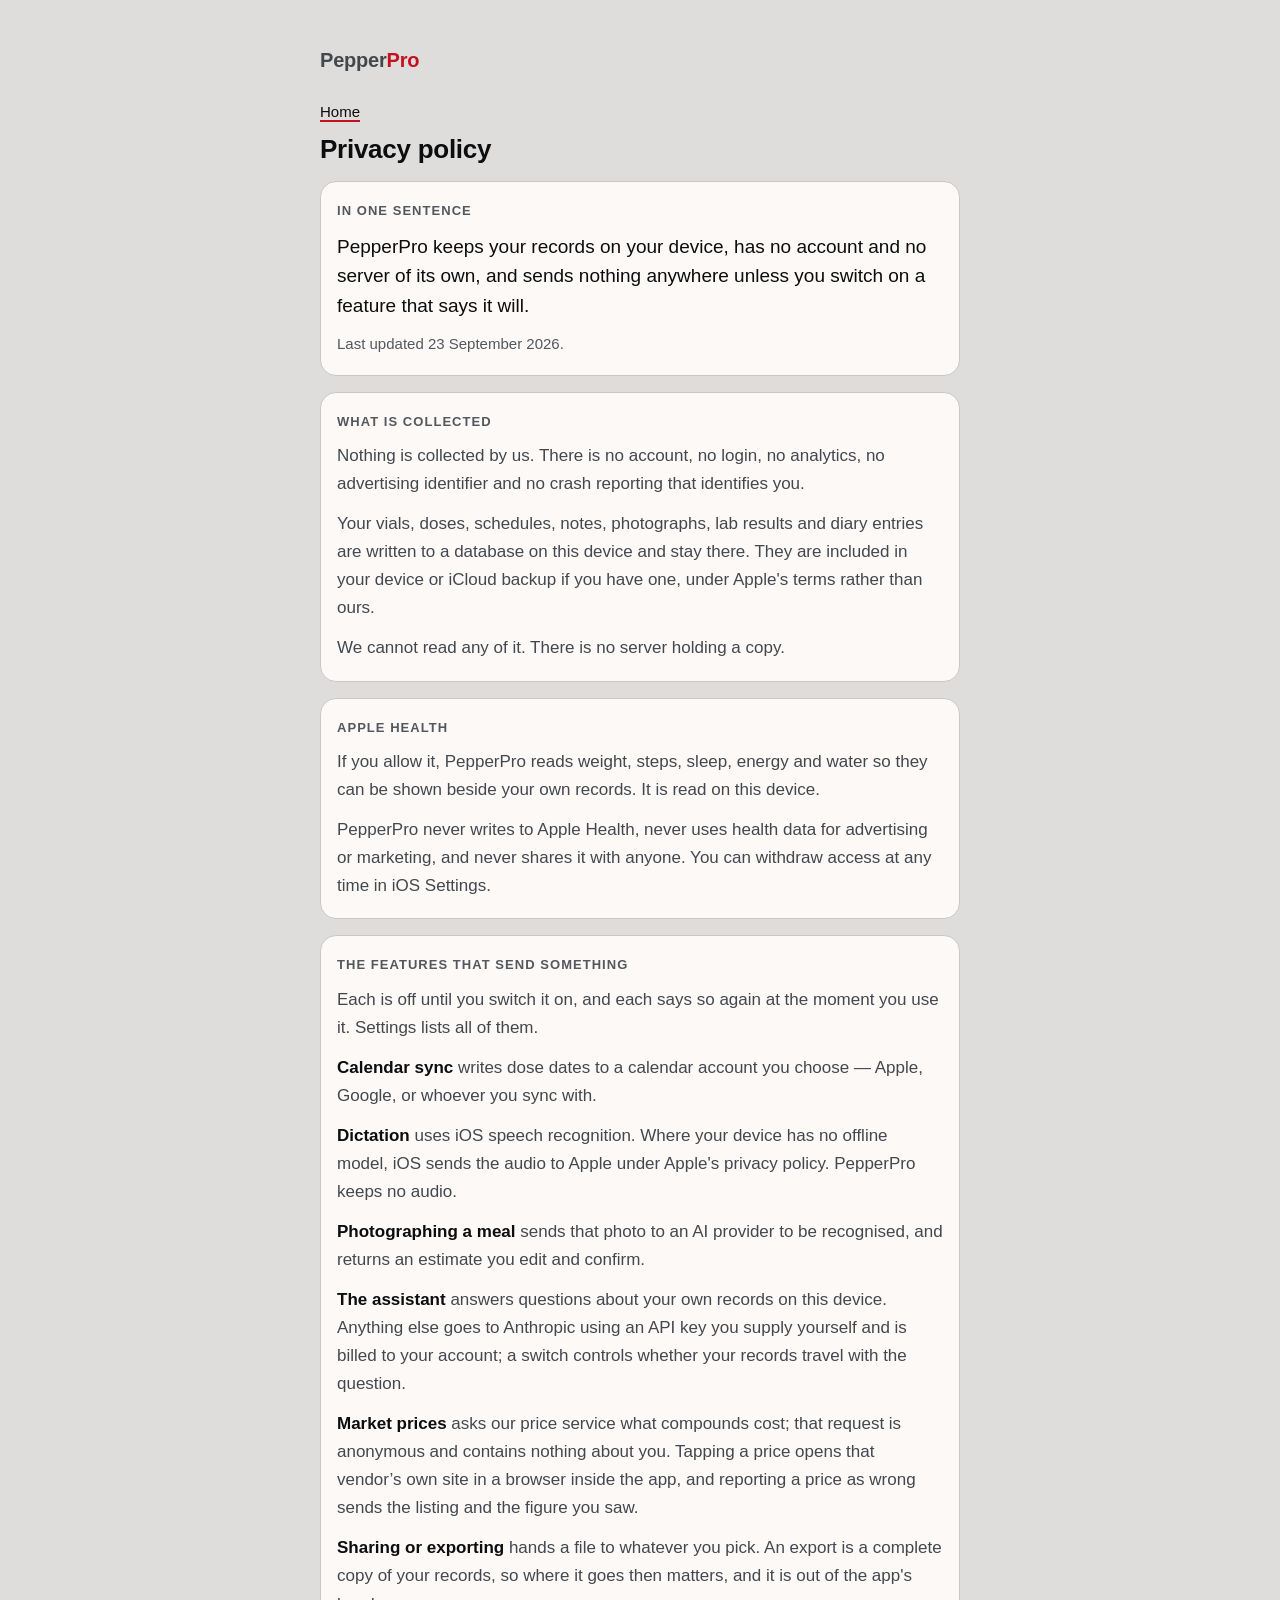
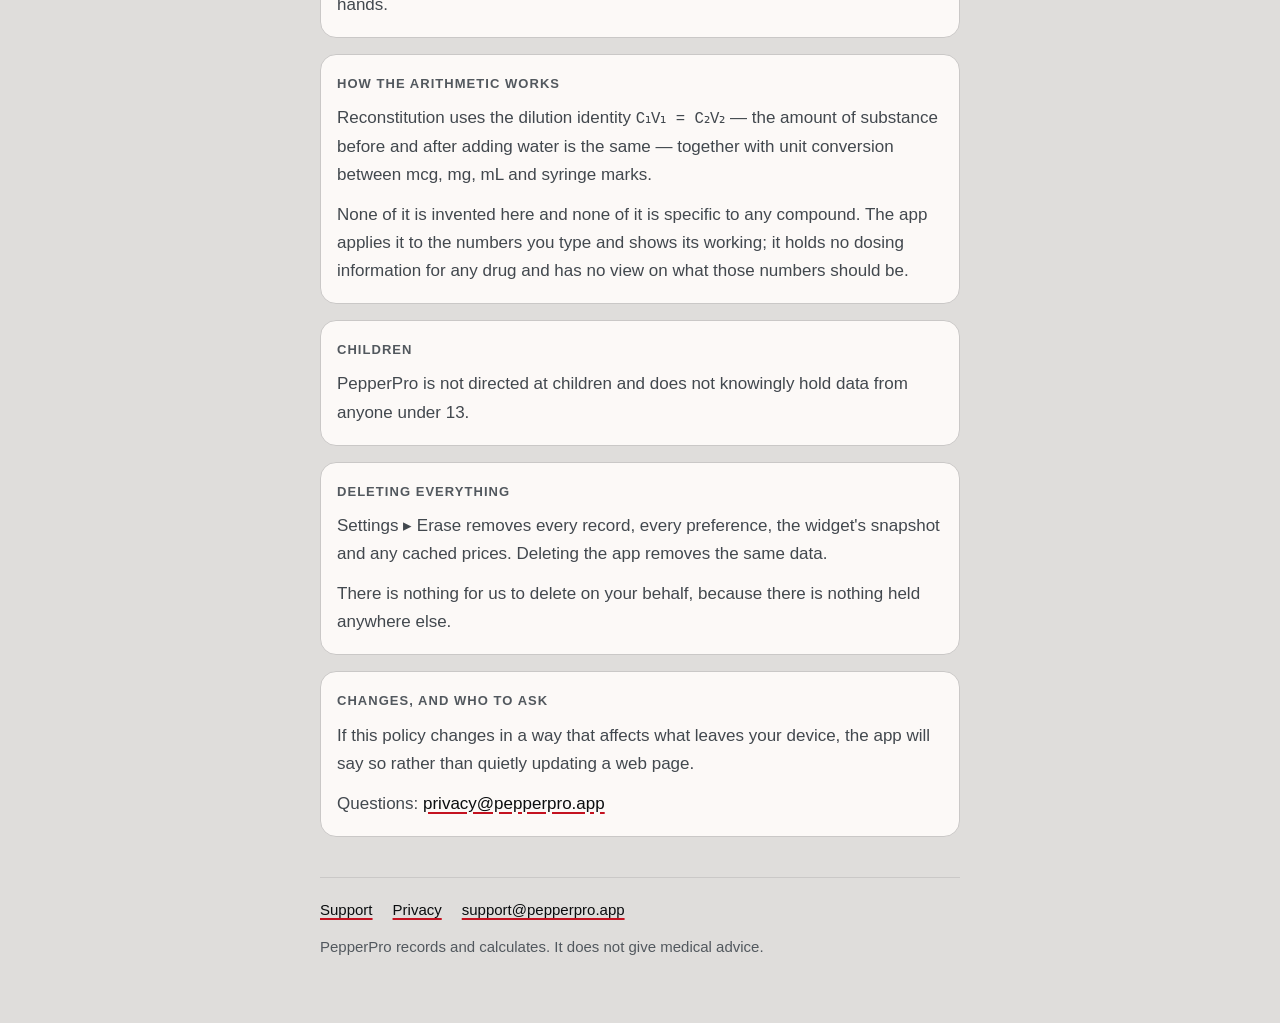
==== privacy/index.html @ ad7b8c23 "The privacy policy and support page now exist at a URL that resolves" ====
<!DOCTYPE html>
<html lang="en">
<head>
<meta charset="utf-8">
<meta name="viewport" content="width=device-width, initial-scale=1">
<title>Privacy policy — PepperPro</title>
<meta name="description" content="PepperPro keeps your records on your device, has no account and no server of its own, and sends nothing anywhere unless you switch on a feature that says it will.">
<link rel="stylesheet" href="../style.css">
</head>
<!--
  This page is the web half of App Review guideline 5.1.1(i). The in-app half is
  PepperPro/Features/PrivacyPolicyView.swift and the two must say the same
  things — word for word, section for section. If they disagree, the app is
  making two different promises about the same data.

  When PrivacyPolicyView.swift changes, change this file in the SAME commit.

  One deliberate difference, and only one: the app interpolates Device.noun and
  says "this iPhone" or "this iPad" depending on what it is running on. A web
  page cannot know, so it uses the same type's own documented fallback —
  "device" — which Device.swift calls house style and which is true on every
  device the app ships to.
-->
<body>

<a class="skip" href="#main">Skip to content</a>

<div class="column">

  <header class="masthead sub">
    <p class="wordmark">Pepper<span class="mark">Pro</span></p>
    <p class="upnav"><a href="../">Home</a></p>
  </header>

  <main id="main">

    <h1>Privacy policy</h1>

    <div class="card">
      <h2>In one sentence</h2>
      <p class="lead">PepperPro keeps your records on your device, has no
      account and no server of its own, and sends nothing anywhere unless you
      switch on a feature that says it will.</p>
      <p class="stamp">Last updated 23 September 2026.</p>
    </div>

    <div class="card">
      <h2>What is collected</h2>
      <p>Nothing is collected by us. There is no account, no login, no
      analytics, no advertising identifier and no crash reporting that
      identifies you.</p>
      <p>Your vials, doses, schedules, notes, photographs, lab results and diary
      entries are written to a database on this device and stay there. They are
      included in your device or iCloud backup if you have one, under Apple's
      terms rather than ours.</p>
      <p>We cannot read any of it. There is no server holding a copy.</p>
    </div>

    <div class="card">
      <h2>Apple Health</h2>
      <p>If you allow it, PepperPro reads weight, steps, sleep, energy and water
      so they can be shown beside your own records. It is read on this
      device.</p>
      <p>PepperPro never writes to Apple Health, never uses health data for
      advertising or marketing, and never shares it with anyone. You can
      withdraw access at any time in iOS Settings.</p>
    </div>

    <div class="card">
      <h2>The features that send something</h2>
      <p>Each is off until you switch it on, and each says so again at the
      moment you use it. Settings lists all of them.</p>
      <p><strong>Calendar sync</strong> writes dose dates to a calendar account
      you choose — Apple, Google, or whoever you sync with.</p>
      <p><strong>Dictation</strong> uses iOS speech recognition. Where your
      device has no offline model, iOS sends the audio to Apple under Apple's
      privacy policy. PepperPro keeps no audio.</p>
      <p><strong>Photographing a meal</strong> sends that photo to an AI
      provider to be recognised, and returns an estimate you edit and
      confirm.</p>
      <p><strong>The assistant</strong> answers questions about your own records
      on this device. Anything else goes to Anthropic using an API key you
      supply yourself and is billed to your account; a switch controls whether
      your records travel with the question.</p>
      <p><strong>Market prices</strong> asks our price service what compounds
      cost; that request is anonymous and contains nothing about you. Tapping a
      price opens that vendor’s own site in a browser inside the app, and
      reporting a price as wrong sends the listing and the figure you saw.</p>
      <p><strong>Sharing or exporting</strong> hands a file to whatever you
      pick. An export is a complete copy of your records, so where it goes then
      matters, and it is out of the app's hands.</p>
    </div>

    <div class="card">
      <h2>How the arithmetic works</h2>
      <p>Reconstitution uses the dilution identity <span class="figure">C₁V₁ =
      C₂V₂</span> — the amount of substance before and after adding water is the
      same — together with unit conversion between mcg, mg, mL and syringe
      marks.</p>
      <p>None of it is invented here and none of it is specific to any compound.
      The app applies it to the numbers you type and shows its working; it holds
      no dosing information for any drug and has no view on what those numbers
      should be.</p>
    </div>

    <div class="card">
      <h2>Children</h2>
      <p>PepperPro is not directed at children and does not knowingly hold data
      from anyone under 13.</p>
    </div>

    <div class="card">
      <h2>Deleting everything</h2>
      <p>Settings ▸ Erase removes every record, every preference, the widget's
      snapshot and any cached prices. Deleting the app removes the same data.</p>
      <p>There is nothing for us to delete on your behalf, because there is
      nothing held anywhere else.</p>
    </div>

    <div class="card">
      <h2>Changes, and who to ask</h2>
      <p>If this policy changes in a way that affects what leaves your device,
      the app will say so rather than quietly updating a web page.</p>
      <p>Questions: <a href="mailto:privacy@pepperpro.app">privacy@pepperpro.app</a></p>
    </div>

  </main>

  <footer>
    <ul>
      <li><a href="../support/">Support</a></li>
      <li><a href="../privacy/">Privacy</a></li>
      <li><a href="mailto:support@pepperpro.app">support@pepperpro.app</a></li>
    </ul>
    <p>PepperPro records and calculates. It does not give medical advice.</p>
  </footer>

</div>

</body>
</html>
---- style.css ----
/* PepperPro — the whole stylesheet.
 *
 * One file, shared by all three pages, because three inline copies of one rule
 * is how this project's last several defects started.
 *
 * Every colour below is taken from PepperPro/Design/Theme.swift. The app is
 * dark-first and light is derived from it; on the web the default is light and
 * the dark values arrive through prefers-color-scheme, which is the same
 * palette in the other order. Nothing here is fetched from anywhere: no fonts,
 * no analytics, no CDN. A privacy policy that phones out while explaining that
 * the app does not would be self-refuting.
 */

:root {
  /* Theme.Surface — the raw anchors. */
  --ground: #DFDDDB;        /* Surface.groundLight */
  --card: #FCF9F7;          /* Surface.cardLight */
  --card-deep: #F4F1EF;     /* Surface.cardDeepLight */
  --well: #CFCECD;          /* Surface.wellLight */

  /* Theme.ink, .inkSecondary, .inkTertiary */
  --ink: #0B0D0F;
  --ink-secondary: #42484E;
  --ink-tertiary: #52585E;

  --hairline: #CAC8C7;      /* Theme.hairline */

  /* Theme.critical — the app icon's red. */
  --critical: #C41220;
  --critical-wash: #FAE0E5;

  --card-radius: 16px;      /* Theme.cardRadius */
  --well-radius: 12px;      /* Theme.wellRadius */
  --gutter: 16px;           /* Theme.gutter */

  --sans: -apple-system, BlinkMacSystemFont, "Segoe UI", Roboto, "Helvetica Neue",
          Arial, "Noto Sans", sans-serif;
  --mono: ui-monospace, SFMono-Regular, "SF Mono", Menlo, Consolas,
          "Liberation Mono", monospace;

  color-scheme: light dark;
}

@media (prefers-color-scheme: dark) {
  :root {
    --ground: #121015;      /* Surface.groundDark */
    --card: #201D23;        /* Surface.cardDark */
    --card-deep: #1A181D;   /* Surface.cardDeepDark */
    --well: #0C0A0F;        /* Surface.wellDark */

    --ink: #F5F7F8;
    --ink-secondary: #A6ADB4;
    --ink-tertiary: #8F979E;

    --hairline: #3B3740;

    --critical: #FF5A63;
    --critical-wash: #421A24;
  }
}

* { box-sizing: border-box; }

html {
  /* Nothing in the app grows sideways, and neither does this. */
  -webkit-text-size-adjust: 100%;
}

body {
  margin: 0;
  padding: 0 var(--gutter) 64px;
  background: var(--ground);
  color: var(--ink);
  font-family: var(--sans);
  font-size: 17px;
  line-height: 1.65;
}

/* One readable column, centred, that never runs wider than a comfortable
 * measure and never narrower than a phone with a 16px gutter each side. */
.column {
  max-width: 40rem;
  margin: 0 auto;
}

/* --- Skip link ---------------------------------------------------------- */

.skip {
  position: absolute;
  left: -9999px;
  top: 0;
}

.skip:focus {
  left: var(--gutter);
  top: var(--gutter);
  z-index: 10;
  padding: 10px 14px;
  background: var(--card);
  color: var(--ink);
  border: 1px solid var(--hairline);
  border-radius: var(--well-radius);
}

/* --- Header ------------------------------------------------------------- */

.masthead {
  padding: 48px 0 8px;
}

.wordmark {
  font-size: 30px;
  line-height: 1.2;
  font-weight: 700;
  letter-spacing: -0.01em;
  margin: 0;
}

/* The icon's red, used once per page as a signal rather than as decoration —
 * the same job it has in the app. */
.wordmark .mark { color: var(--critical); }

/* On the two sub-pages the wordmark is a signpost, not the page title: it steps
 * down so the h1 below it is unambiguously the largest thing on the page. */
.masthead.sub .wordmark { font-size: 20px; }

.masthead .tagline {
  margin: 8px 0 0;
  color: var(--ink-secondary);
  font-size: 17px;
}

.masthead .rule {
  height: 2px;
  width: 44px;
  margin: 20px 0 0;
  background: var(--critical);
  border: 0;
}

/* Breadcrumb back to the home page, on the two sub-pages. */
.upnav {
  margin: 28px 0 0;
  font-size: 15px;
}

/* --- Cards -------------------------------------------------------------- */

/* A panel resting on the ground: a real value step plus a hairline, which is
 * how Theme.Elevation.raised draws one. No shadow — definition comes from
 * value contrast and the line. */
.card {
  background: var(--card);
  border: 1px solid var(--hairline);
  border-radius: var(--card-radius);
  padding: 18px var(--gutter);
  margin: 16px 0 0;
}

.card > :first-child { margin-top: 0; }
.card > :last-child { margin-bottom: 0; }

/* --- Headings ----------------------------------------------------------- */

h1 {
  font-size: 26px;
  line-height: 1.25;
  letter-spacing: -0.01em;
  margin: 0 0 4px;
}

/* SectionLabel: uppercase, tracked wide, quietest ink tier. Uppercasing is
 * done in CSS so the text a screen reader announces is the text as written. */
h2 {
  font-size: 13px;
  font-weight: 600;
  letter-spacing: 0.08em;
  text-transform: uppercase;
  color: var(--ink-tertiary);
  margin: 0 0 10px;
}

h3 {
  font-size: 17px;
  font-weight: 600;
  margin: 22px 0 2px;
  color: var(--ink);
}

h3:first-of-type { margin-top: 0; }

p {
  margin: 0 0 12px;
  color: var(--ink-secondary);
}

p:last-child { margin-bottom: 0; }

/* The lead paragraph of a page or a card, in full-strength ink. */
p.lead {
  color: var(--ink);
  font-size: 19px;
  line-height: 1.55;
}

strong { color: var(--ink); font-weight: 600; }

ul {
  margin: 0 0 12px;
  padding-left: 1.25em;
  color: var(--ink-secondary);
}

li { margin: 0 0 8px; }
li:last-child { margin-bottom: 0; }

/* Figures and expressions sit in a monospaced face, as they do in the app. */
code, .figure {
  font-family: var(--mono);
  font-size: 0.92em;
}

/* A recessed well: a cut into a panel, so it goes down. */
.well {
  background: var(--well);
  border: 1px solid var(--hairline);
  border-radius: var(--well-radius);
  padding: 14px var(--gutter);
  margin: 0 0 12px;
}

.well:last-child { margin-bottom: 0; }

/* The date line. */
.stamp {
  color: var(--ink-tertiary);
  font-size: 15px;
  margin: 12px 0 0;
}

/* --- Links -------------------------------------------------------------- */

a {
  color: var(--ink);
  text-decoration-color: var(--critical);
  text-decoration-thickness: 2px;
  text-underline-offset: 3px;
}

a:hover { text-decoration-thickness: 3px; }

/* A visible focus ring everywhere, in the accent, never removed. */
a:focus-visible,
.skip:focus-visible,
[tabindex]:focus-visible {
  outline: 2px solid var(--critical);
  outline-offset: 3px;
  border-radius: 2px;
}

/* --- The placeholder ---------------------------------------------------- */

/* Marked as a placeholder on screen, not only in a comment, so nobody ships it
 * by accident believing it is a link. */
.placeholder {
  background: var(--critical-wash);
  border: 1px solid var(--critical);
  border-radius: var(--well-radius);
  padding: 14px var(--gutter);
  color: var(--ink);
}

/* --- Footer ------------------------------------------------------------- */

footer {
  margin: 40px 0 0;
  padding-top: 20px;
  border-top: 1px solid var(--hairline);
  color: var(--ink-tertiary);
  font-size: 15px;
}

footer p { color: var(--ink-tertiary); }

footer ul {
  list-style: none;
  margin: 0 0 12px;
  padding: 0;
  display: flex;
  flex-wrap: wrap;
  gap: 8px 20px;
}

footer li { margin: 0; }
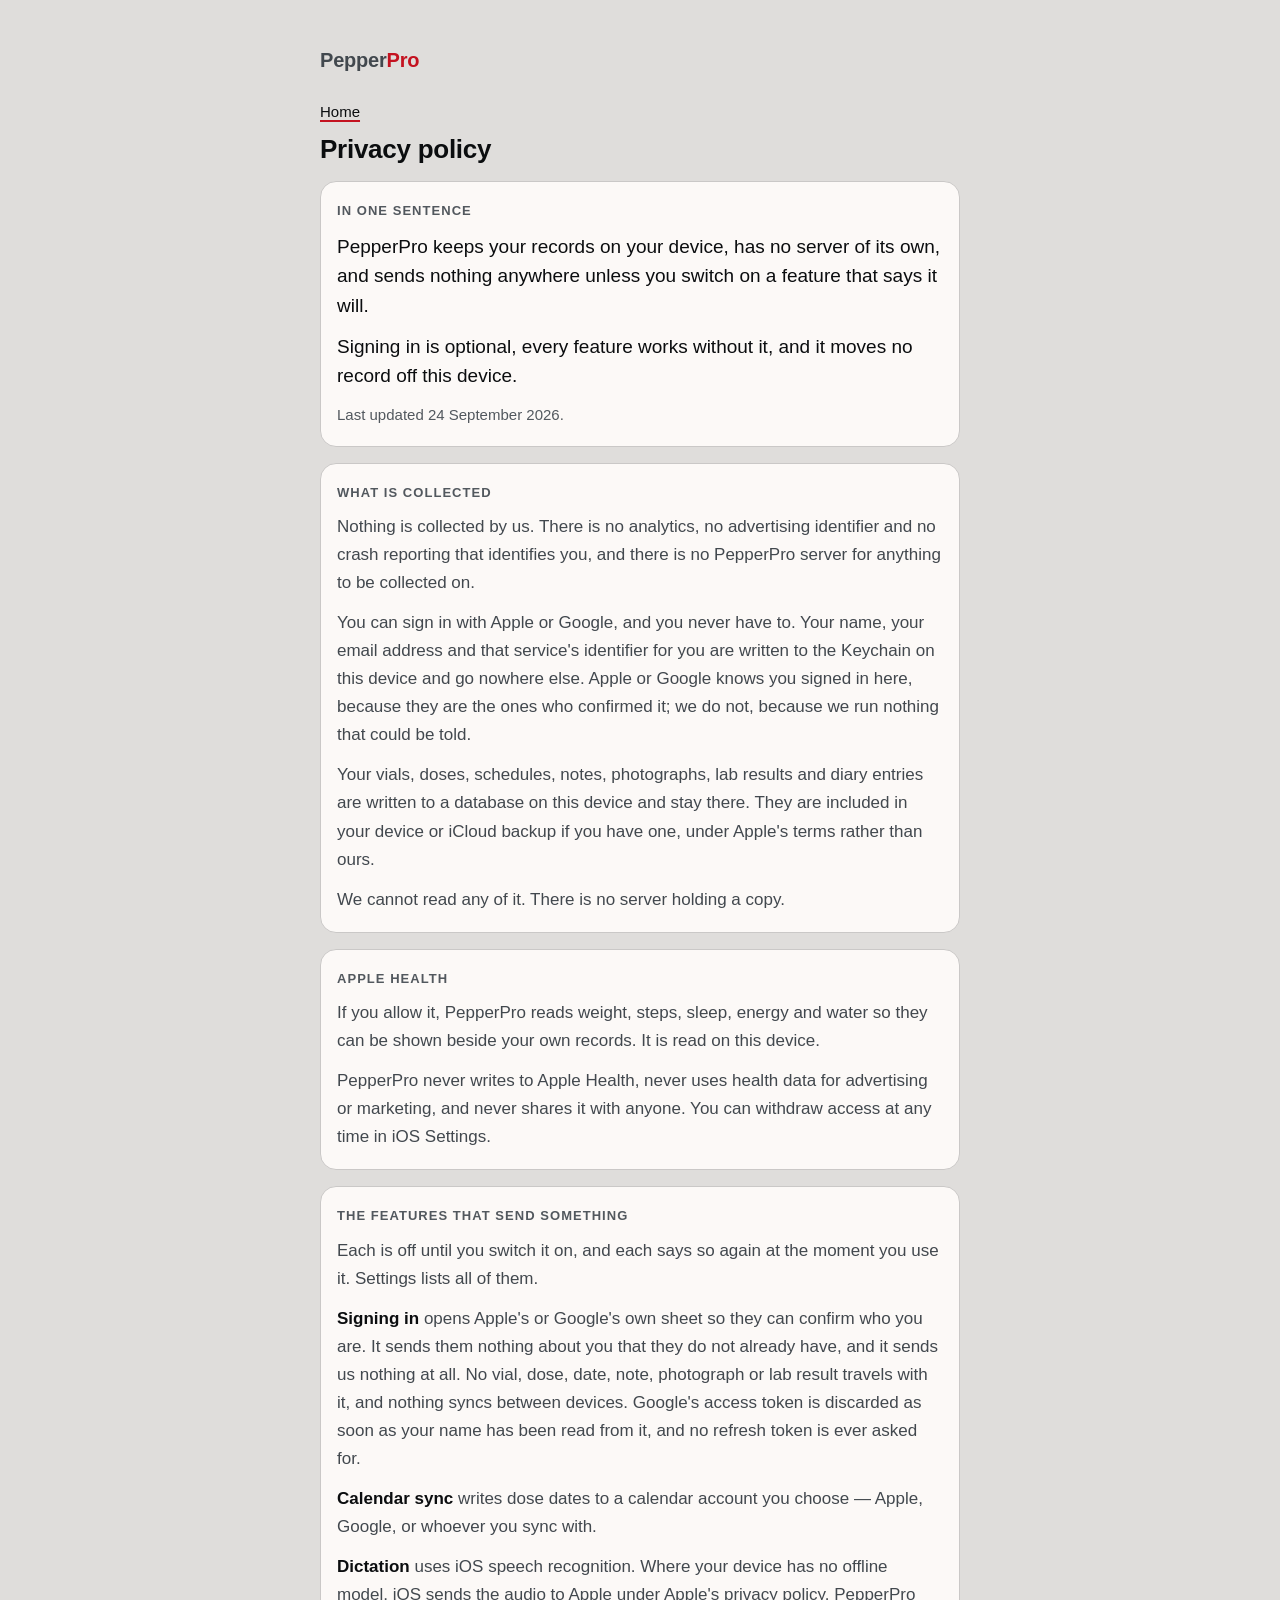
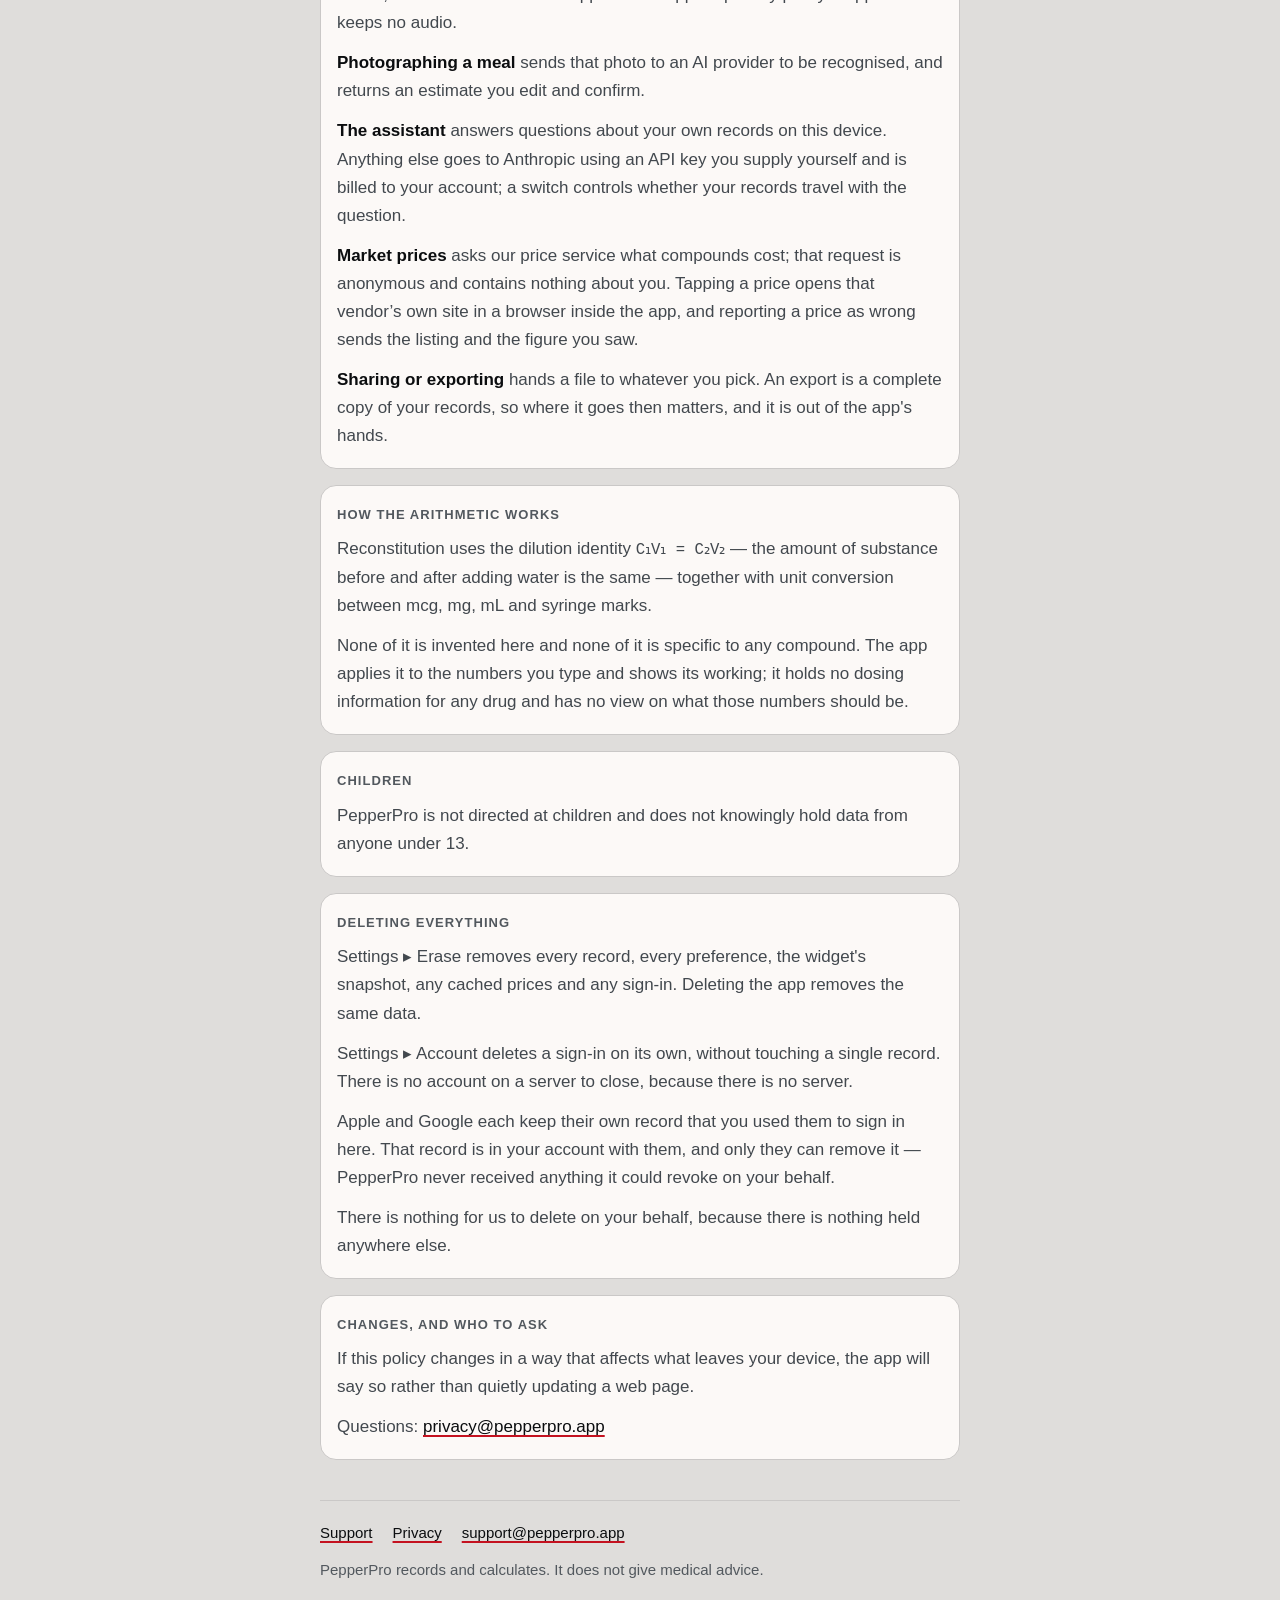
==== commit 3f34b486: "Signing in is a sender, and the register says so" ====
--- a/privacy/index.html
+++ b/privacy/index.html
@@ -4,7 +4,7 @@
 <meta charset="utf-8">
 <meta name="viewport" content="width=device-width, initial-scale=1">
 <title>Privacy policy — PepperPro</title>
-<meta name="description" content="PepperPro keeps your records on your device, has no account and no server of its own, and sends nothing anywhere unless you switch on a feature that says it will.">
+<meta name="description" content="PepperPro keeps your records on your device, has no server of its own, and sends nothing anywhere unless you switch on a feature that says it will. Signing in is optional and moves no record off this device.">
 <link rel="stylesheet" href="../style.css">
 </head>
 <!--
@@ -39,16 +39,23 @@
     <div class="card">
       <h2>In one sentence</h2>
       <p class="lead">PepperPro keeps your records on your device, has no
-      account and no server of its own, and sends nothing anywhere unless you
-      switch on a feature that says it will.</p>
-      <p class="stamp">Last updated 23 September 2026.</p>
+      server of its own, and sends nothing anywhere unless you switch on a
+      feature that says it will.</p>
+      <p class="lead">Signing in is optional, every feature works without it,
+      and it moves no record off this device.</p>
+      <p class="stamp">Last updated 24 September 2026.</p>
     </div>
 
     <div class="card">
       <h2>What is collected</h2>
-      <p>Nothing is collected by us. There is no account, no login, no
-      analytics, no advertising identifier and no crash reporting that
-      identifies you.</p>
+      <p>Nothing is collected by us. There is no analytics, no advertising
+      identifier and no crash reporting that identifies you, and there is no
+      PepperPro server for anything to be collected on.</p>
+      <p>You can sign in with Apple or Google, and you never have to. Your
+      name, your email address and that service's identifier for you are
+      written to the Keychain on this device and go nowhere else. Apple or
+      Google knows you signed in here, because they are the ones who confirmed
+      it; we do not, because we run nothing that could be told.</p>
       <p>Your vials, doses, schedules, notes, photographs, lab results and diary
       entries are written to a database on this device and stay there. They are
       included in your device or iCloud backup if you have one, under Apple's
@@ -70,6 +77,12 @@
       <h2>The features that send something</h2>
       <p>Each is off until you switch it on, and each says so again at the
       moment you use it. Settings lists all of them.</p>
+      <p><strong>Signing in</strong> opens Apple's or Google's own sheet so
+      they can confirm who you are. It sends them nothing about you that they
+      do not already have, and it sends us nothing at all. No vial, dose, date,
+      note, photograph or lab result travels with it, and nothing syncs between
+      devices. Google's access token is discarded as soon as your name has been
+      read from it, and no refresh token is ever asked for.</p>
       <p><strong>Calendar sync</strong> writes dose dates to a calendar account
       you choose — Apple, Google, or whoever you sync with.</p>
       <p><strong>Dictation</strong> uses iOS speech recognition. Where your
@@ -112,7 +125,15 @@
     <div class="card">
       <h2>Deleting everything</h2>
       <p>Settings ▸ Erase removes every record, every preference, the widget's
-      snapshot and any cached prices. Deleting the app removes the same data.</p>
+      snapshot, any cached prices and any sign-in. Deleting the app removes the
+      same data.</p>
+      <p>Settings ▸ Account deletes a sign-in on its own, without touching a
+      single record. There is no account on a server to close, because there is
+      no server.</p>
+      <p>Apple and Google each keep their own record that you used them to sign
+      in here. That record is in your account with them, and only they can
+      remove it — PepperPro never received anything it could revoke on your
+      behalf.</p>
       <p>There is nothing for us to delete on your behalf, because there is
       nothing held anywhere else.</p>
     </div>
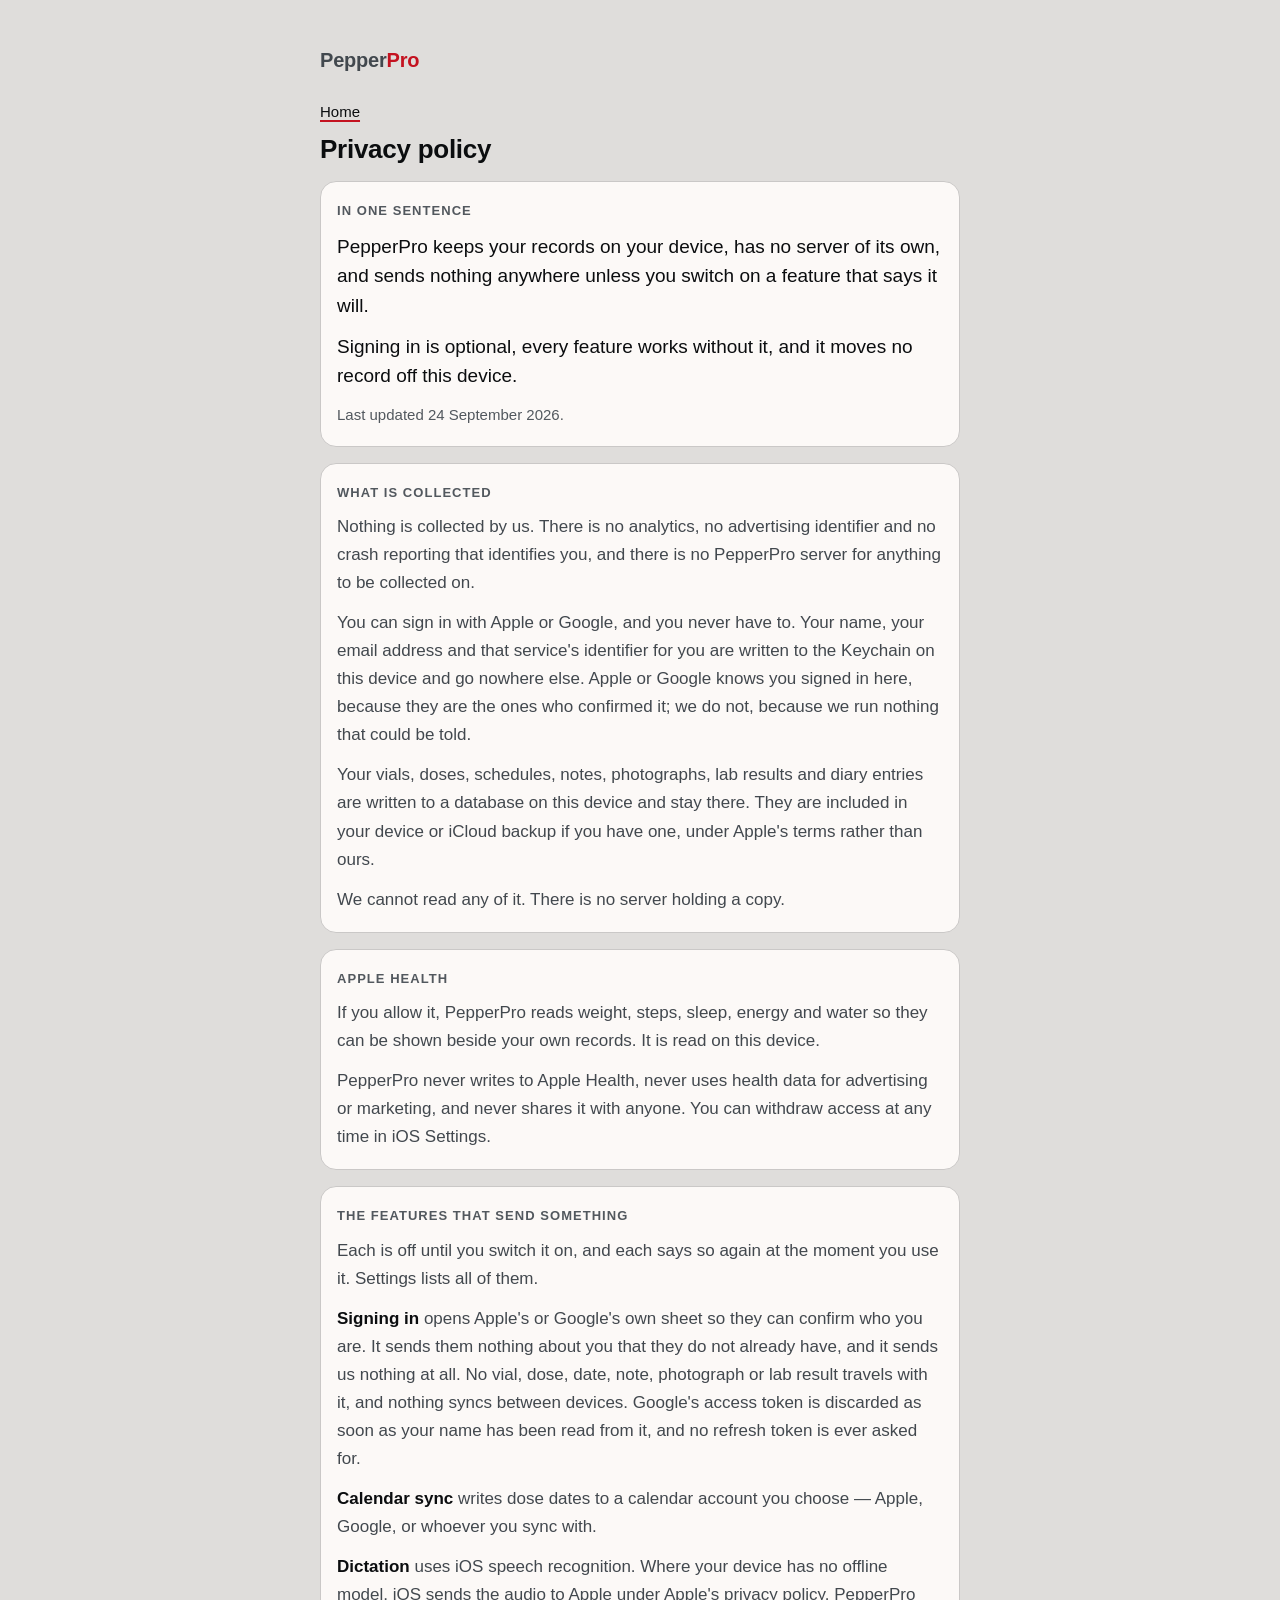
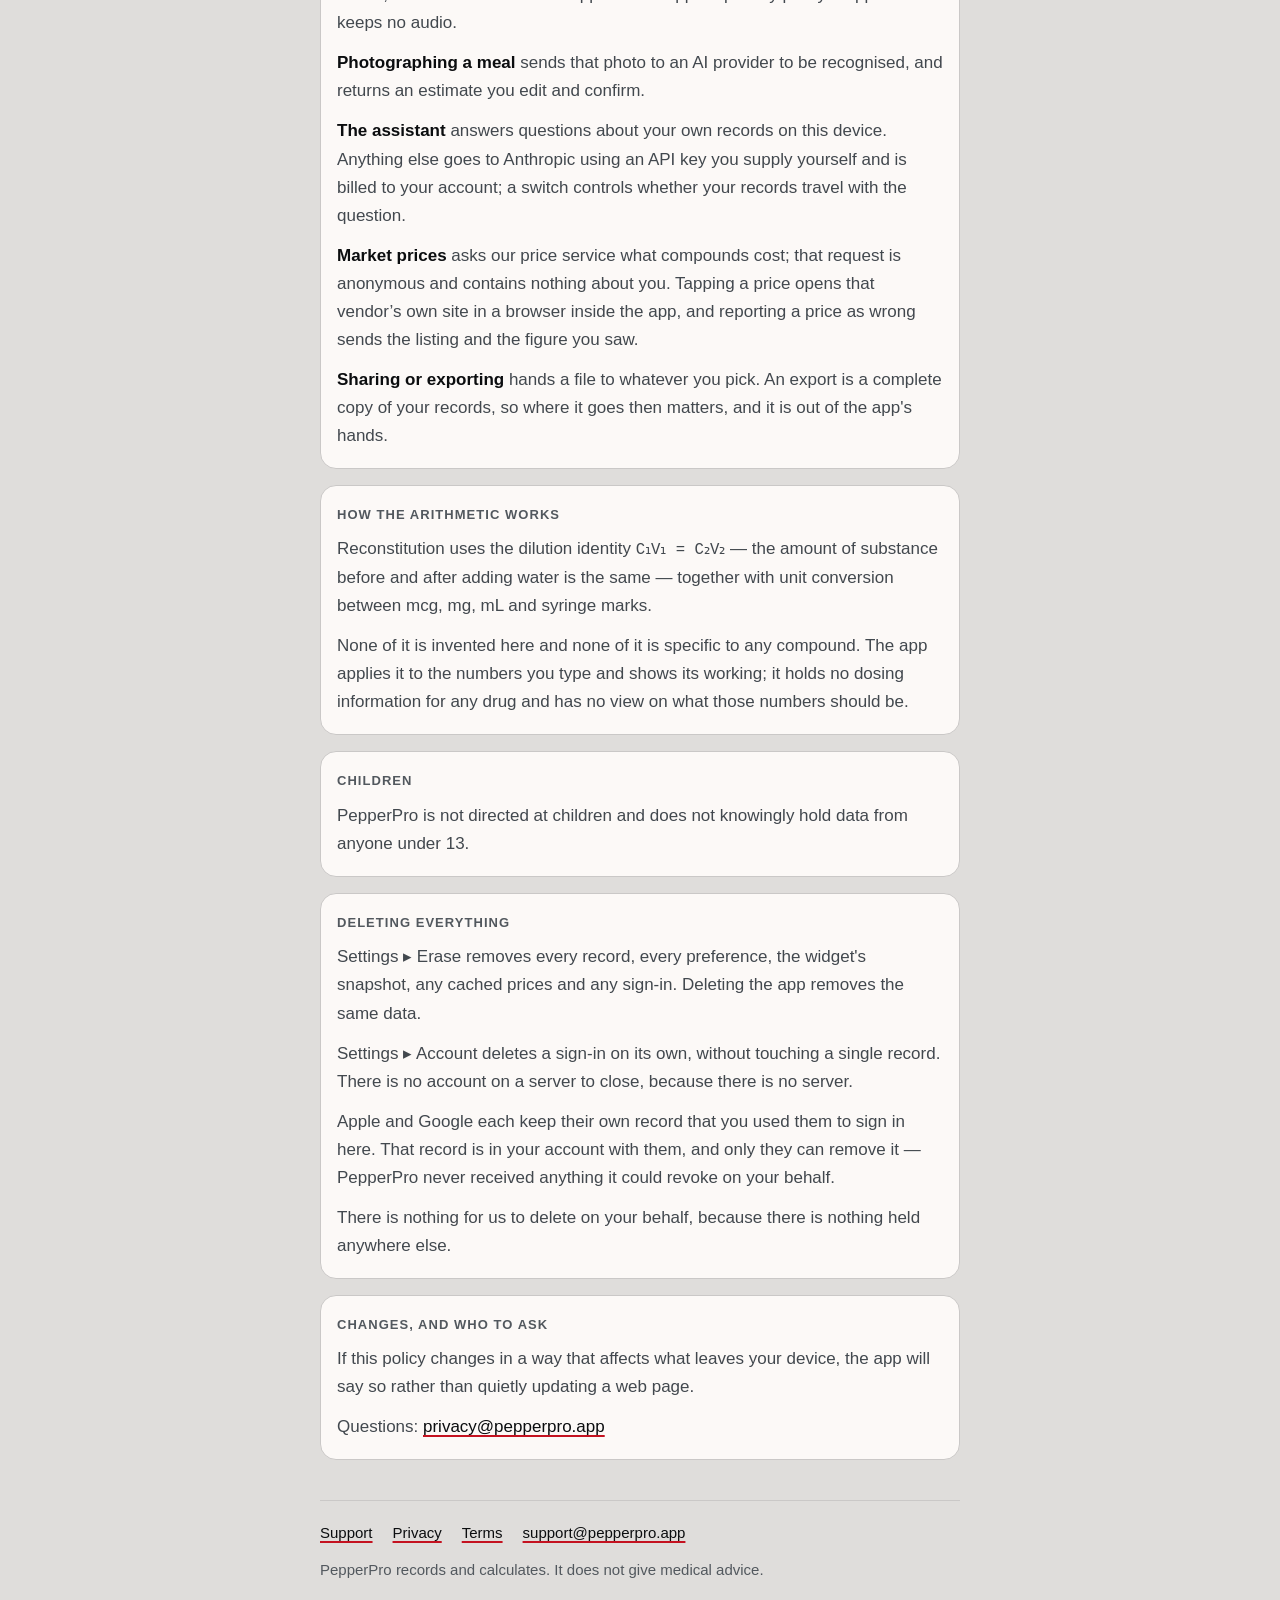
==== commit 456b0e64: "Terms of service, and the policy the app now shows" ====
--- a/privacy/index.html
+++ b/privacy/index.html
@@ -151,6 +151,7 @@
     <ul>
       <li><a href="../support/">Support</a></li>
       <li><a href="../privacy/">Privacy</a></li>
+      <li><a href="../terms/">Terms</a></li>
       <li><a href="mailto:support@pepperpro.app">support@pepperpro.app</a></li>
     </ul>
     <p>PepperPro records and calculates. It does not give medical advice.</p>
